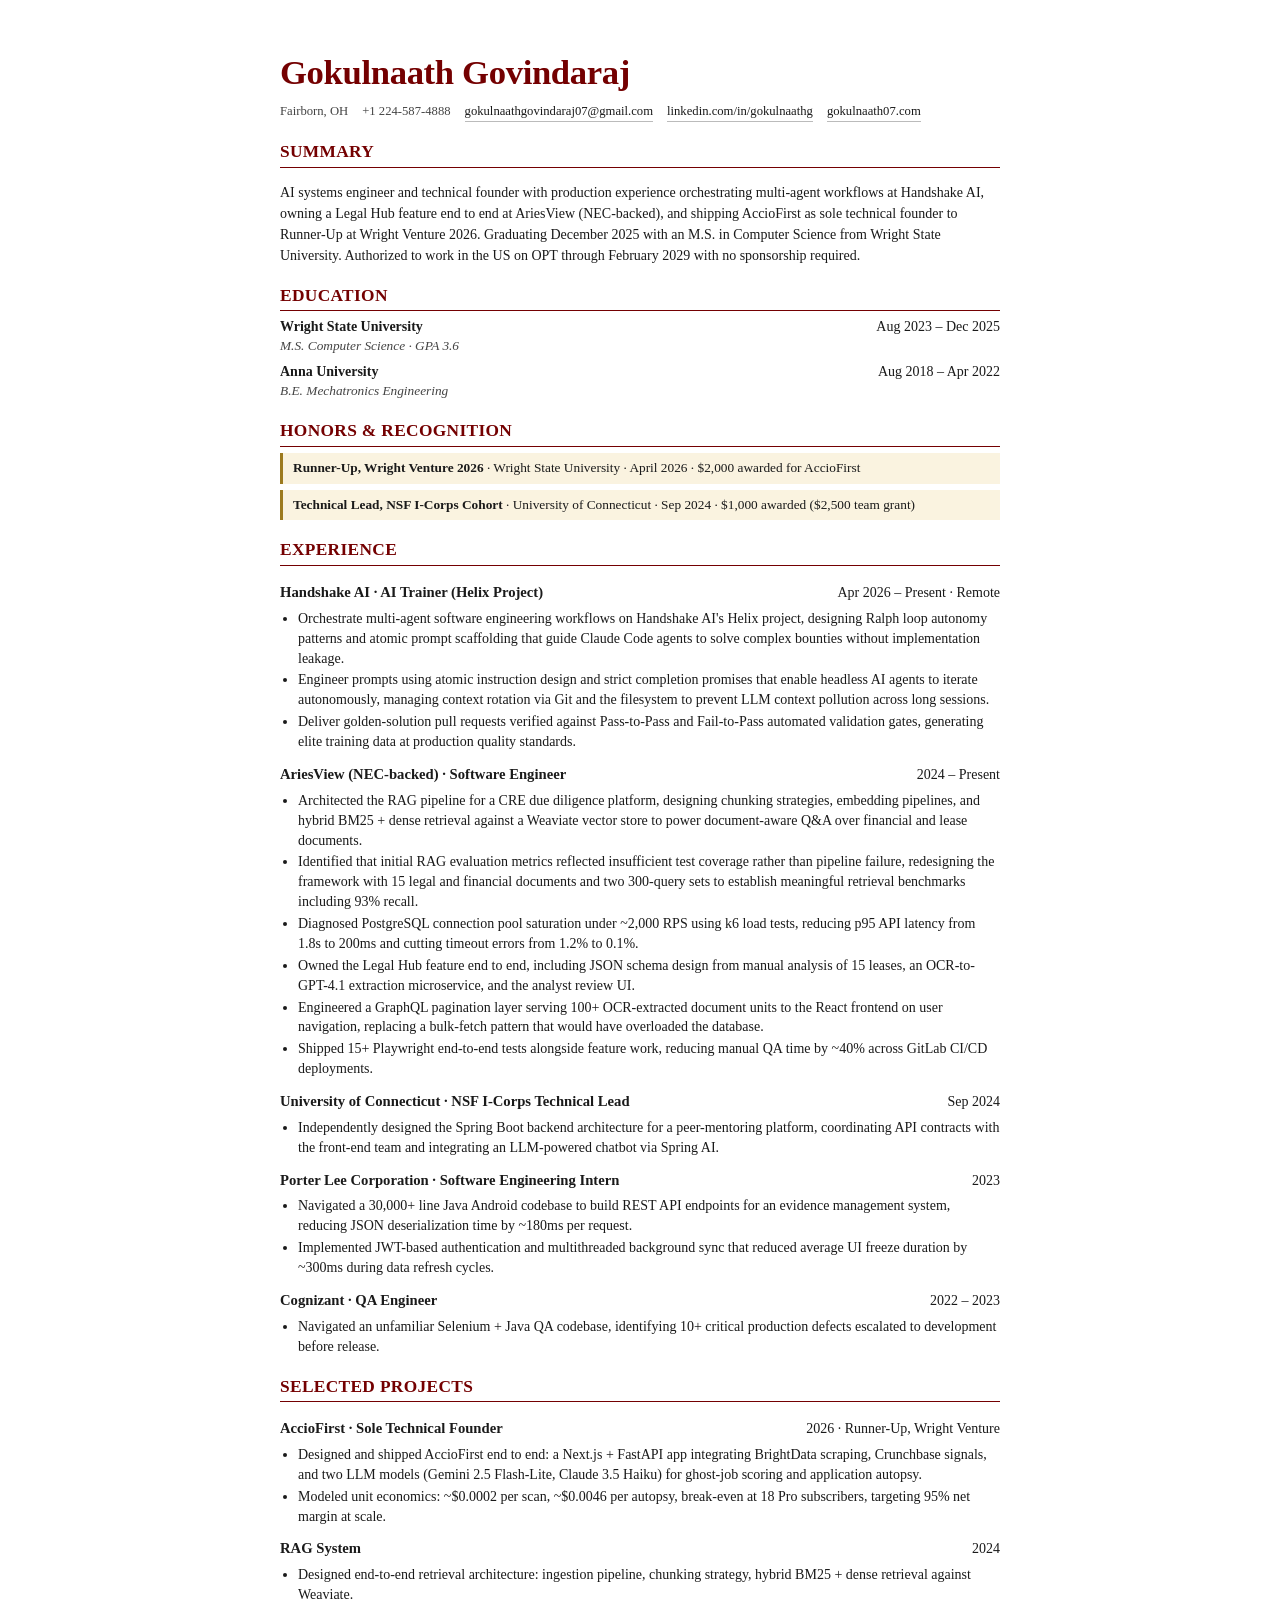
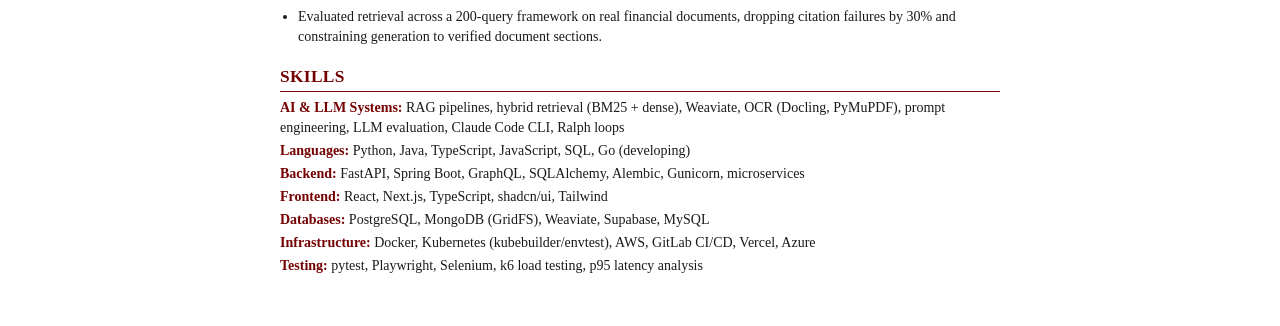
==== Portfolio-V1-Deploy/resume/Gokulnaath_Govindaraj_Resume.html @ a1118649 "usable git repo" ====
<!doctype html>
<html lang="en">
<head>
<meta charset="utf-8">
<title>Gokulnaath Govindaraj — Resume</title>
<style>
  @page { size: letter; margin: 0.5in; }
  :root { --ink:#1a1a1a; --crimson:#740001; --gold:#9c7a1f; --rule:#dcd6c8; }
  *{ box-sizing:border-box }
  html,body{ margin:0; padding:0; background:#fff; color:var(--ink); font-family: Georgia, "Times New Roman", serif; font-size:10.5pt; line-height:1.42 }
  body{ padding:0.5in; max-width: 8.5in; margin:0 auto }
  h1{ font-family: "Playfair Display", Georgia, serif; font-size:26pt; margin:0; letter-spacing:-0.01em; color:var(--crimson) }
  .meta{ display:flex; flex-wrap:wrap; gap:8px 14px; font-size:9.5pt; color:#444; margin-top:6px; }
  .meta a{ color:var(--ink); text-decoration:none; border-bottom:1px solid #bbb }
  h2{ font-family: "Playfair Display", Georgia, serif; font-size:13pt; margin:18px 0 6px; color:var(--crimson); border-bottom:1.5px solid var(--crimson); padding-bottom:2px; letter-spacing:0.02em; text-transform:uppercase }
  h3{ font-size:11pt; margin:10px 0 2px; }
  .row{ display:flex; justify-content:space-between; gap:12px; align-items:baseline }
  .role{ font-style:italic; color:#444; font-size:10pt }
  ul{ margin:4px 0 0; padding-left:18px }
  li{ margin:2px 0 }
  .summary{ font-size:10.5pt; line-height:1.5 }
  .skills div{ margin:3px 0 }
  .skills b{ color:var(--crimson) }
  .award{ background:#faf3e0; border-left:3px solid var(--gold); padding:6px 10px; font-size:10pt; margin-top:4px }
</style>
</head>
<body>
  <header>
    <h1>Gokulnaath Govindaraj</h1>
    <div class="meta">
      <span>Fairborn, OH</span>
      <span>+1 224-587-4888</span>
      <a href="mailto:gokulnaathgovindaraj07@gmail.com">gokulnaathgovindaraj07@gmail.com</a>
      <a href="https://linkedin.com/in/gokulnaathg">linkedin.com/in/gokulnaathg</a>
      <a href="https://gokulnaath07.com">gokulnaath07.com</a>
    </div>
  </header>

  <h2>Summary</h2>
  <p class="summary">AI systems engineer and technical founder with production experience orchestrating multi-agent workflows at Handshake AI, owning a Legal Hub feature end to end at AriesView (NEC-backed), and shipping AccioFirst as sole technical founder to Runner-Up at Wright Venture 2026. Graduating December 2025 with an M.S. in Computer Science from Wright State University. Authorized to work in the US on OPT through February 2029 with no sponsorship required.</p>

  <h2>Education</h2>
  <div class="row"><b>Wright State University</b><span>Aug 2023 – Dec 2025</span></div>
  <div class="role">M.S. Computer Science · GPA 3.6</div>
  <div class="row" style="margin-top:6px"><b>Anna University</b><span>Aug 2018 – Apr 2022</span></div>
  <div class="role">B.E. Mechatronics Engineering</div>

  <h2>Honors &amp; Recognition</h2>
  <div class="award"><b>Runner-Up, Wright Venture 2026</b> · Wright State University · April 2026 · $2,000 awarded for AccioFirst</div>
  <div class="award" style="margin-top:6px"><b>Technical Lead, NSF I-Corps Cohort</b> · University of Connecticut · Sep 2024 · $1,000 awarded ($2,500 team grant)</div>

  <h2>Experience</h2>

  <div class="row"><h3>Handshake AI · AI Trainer (Helix Project)</h3><span>Apr 2026 – Present · Remote</span></div>
  <ul>
    <li>Orchestrate multi-agent software engineering workflows on Handshake AI's Helix project, designing Ralph loop autonomy patterns and atomic prompt scaffolding that guide Claude Code agents to solve complex bounties without implementation leakage.</li>
    <li>Engineer prompts using atomic instruction design and strict completion promises that enable headless AI agents to iterate autonomously, managing context rotation via Git and the filesystem to prevent LLM context pollution across long sessions.</li>
    <li>Deliver golden-solution pull requests verified against Pass-to-Pass and Fail-to-Pass automated validation gates, generating elite training data at production quality standards.</li>
  </ul>

  <div class="row"><h3>AriesView (NEC-backed) · Software Engineer</h3><span>2024 – Present</span></div>
  <ul>
    <li>Architected the RAG pipeline for a CRE due diligence platform, designing chunking strategies, embedding pipelines, and hybrid BM25 + dense retrieval against a Weaviate vector store to power document-aware Q&amp;A over financial and lease documents.</li>
    <li>Identified that initial RAG evaluation metrics reflected insufficient test coverage rather than pipeline failure, redesigning the framework with 15 legal and financial documents and two 300-query sets to establish meaningful retrieval benchmarks including 93% recall.</li>
    <li>Diagnosed PostgreSQL connection pool saturation under ~2,000 RPS using k6 load tests, reducing p95 API latency from 1.8s to 200ms and cutting timeout errors from 1.2% to 0.1%.</li>
    <li>Owned the Legal Hub feature end to end, including JSON schema design from manual analysis of 15 leases, an OCR-to-GPT-4.1 extraction microservice, and the analyst review UI.</li>
    <li>Engineered a GraphQL pagination layer serving 100+ OCR-extracted document units to the React frontend on user navigation, replacing a bulk-fetch pattern that would have overloaded the database.</li>
    <li>Shipped 15+ Playwright end-to-end tests alongside feature work, reducing manual QA time by ~40% across GitLab CI/CD deployments.</li>
  </ul>

  <div class="row"><h3>University of Connecticut · NSF I-Corps Technical Lead</h3><span>Sep 2024</span></div>
  <ul>
    <li>Independently designed the Spring Boot backend architecture for a peer-mentoring platform, coordinating API contracts with the front-end team and integrating an LLM-powered chatbot via Spring AI.</li>
  </ul>

  <div class="row"><h3>Porter Lee Corporation · Software Engineering Intern</h3><span>2023</span></div>
  <ul>
    <li>Navigated a 30,000+ line Java Android codebase to build REST API endpoints for an evidence management system, reducing JSON deserialization time by ~180ms per request.</li>
    <li>Implemented JWT-based authentication and multithreaded background sync that reduced average UI freeze duration by ~300ms during data refresh cycles.</li>
  </ul>

  <div class="row"><h3>Cognizant · QA Engineer</h3><span>2022 – 2023</span></div>
  <ul>
    <li>Navigated an unfamiliar Selenium + Java QA codebase, identifying 10+ critical production defects escalated to development before release.</li>
  </ul>

  <h2>Selected Projects</h2>
  <div class="row"><h3>AccioFirst · Sole Technical Founder</h3><span>2026 · Runner-Up, Wright Venture</span></div>
  <ul>
    <li>Designed and shipped AccioFirst end to end: a Next.js + FastAPI app integrating BrightData scraping, Crunchbase signals, and two LLM models (Gemini 2.5 Flash-Lite, Claude 3.5 Haiku) for ghost-job scoring and application autopsy.</li>
    <li>Modeled unit economics: ~$0.0002 per scan, ~$0.0046 per autopsy, break-even at 18 Pro subscribers, targeting 95% net margin at scale.</li>
  </ul>

  <div class="row"><h3>RAG System</h3><span>2024</span></div>
  <ul>
    <li>Designed end-to-end retrieval architecture: ingestion pipeline, chunking strategy, hybrid BM25 + dense retrieval against Weaviate.</li>
    <li>Evaluated retrieval across a 200-query framework on real financial documents, dropping citation failures by 30% and constraining generation to verified document sections.</li>
  </ul>

  <h2>Skills</h2>
  <div class="skills">
    <div><b>AI &amp; LLM Systems:</b> RAG pipelines, hybrid retrieval (BM25 + dense), Weaviate, OCR (Docling, PyMuPDF), prompt engineering, LLM evaluation, Claude Code CLI, Ralph loops</div>
    <div><b>Languages:</b> Python, Java, TypeScript, JavaScript, SQL, Go (developing)</div>
    <div><b>Backend:</b> FastAPI, Spring Boot, GraphQL, SQLAlchemy, Alembic, Gunicorn, microservices</div>
    <div><b>Frontend:</b> React, Next.js, TypeScript, shadcn/ui, Tailwind</div>
    <div><b>Databases:</b> PostgreSQL, MongoDB (GridFS), Weaviate, Supabase, MySQL</div>
    <div><b>Infrastructure:</b> Docker, Kubernetes (kubebuilder/envtest), AWS, GitLab CI/CD, Vercel, Azure</div>
    <div><b>Testing:</b> pytest, Playwright, Selenium, k6 load testing, p95 latency analysis</div>
  </div>
</body>
</html>
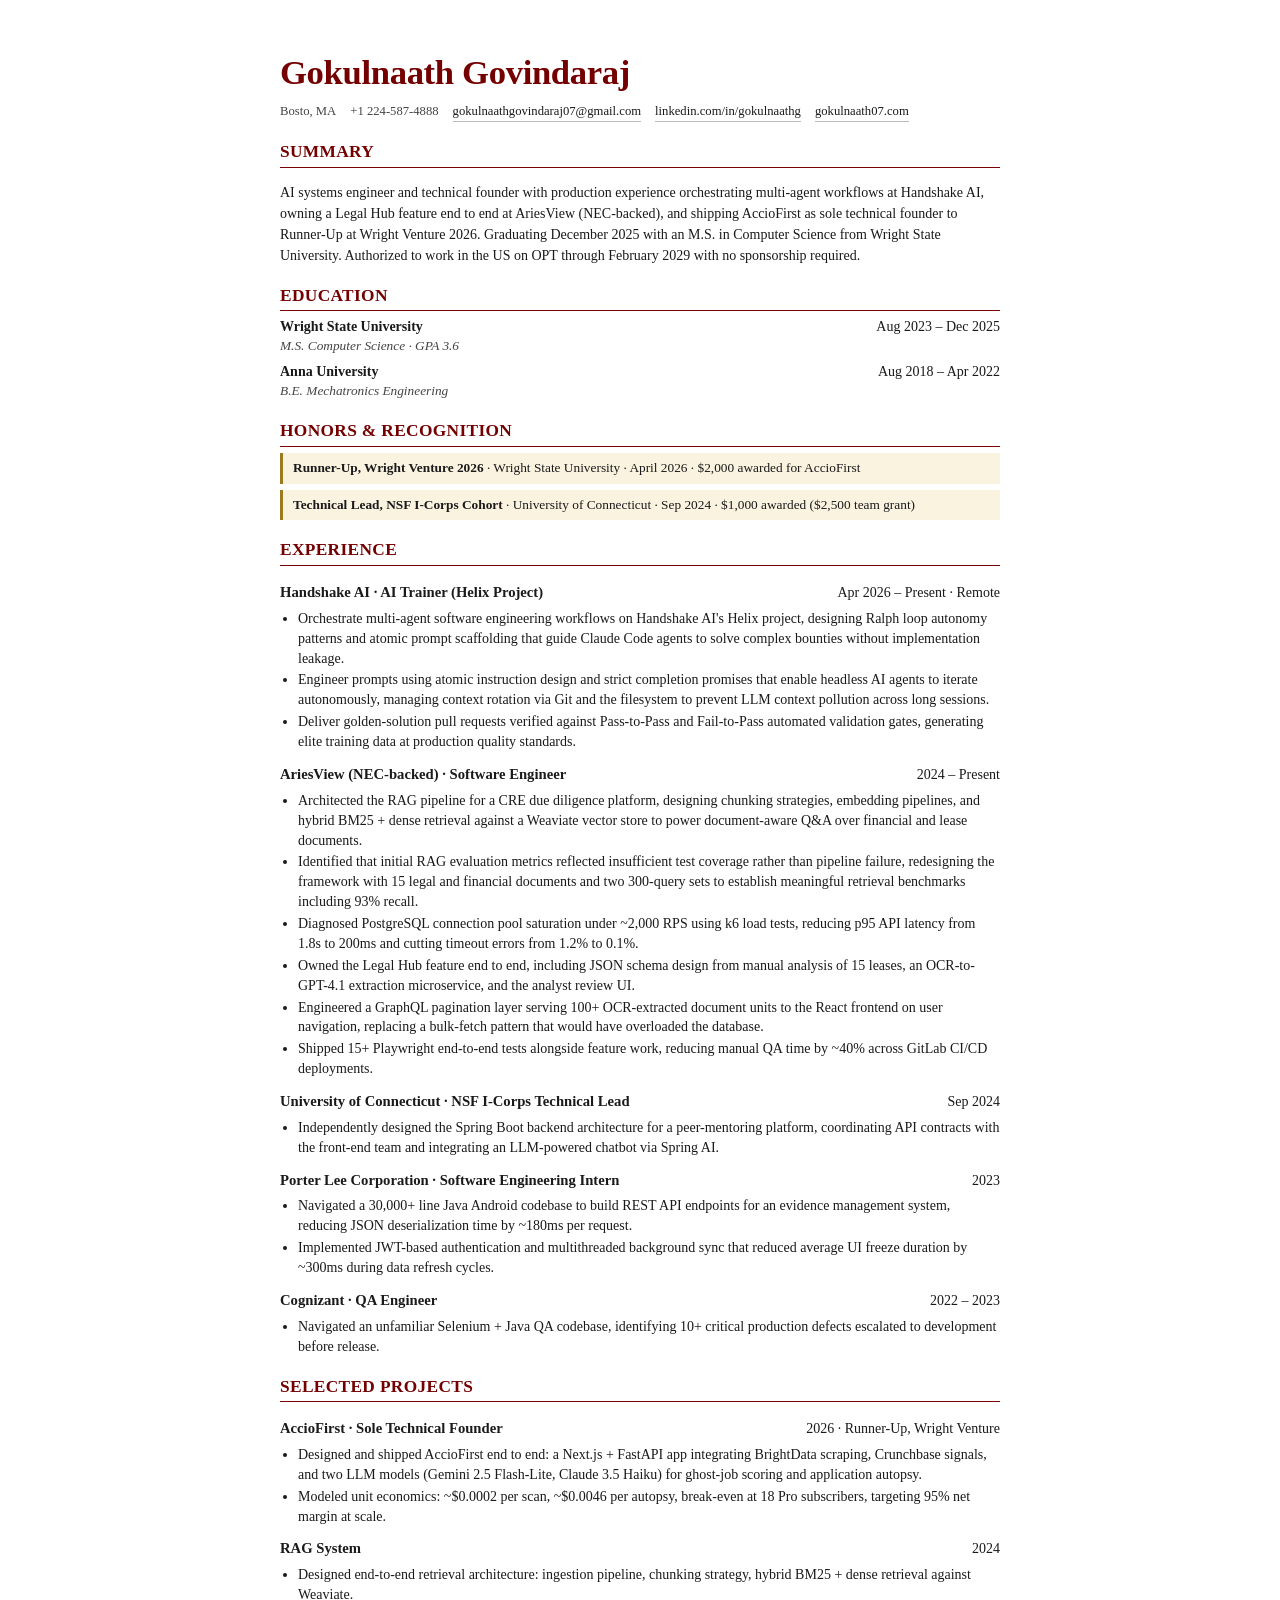
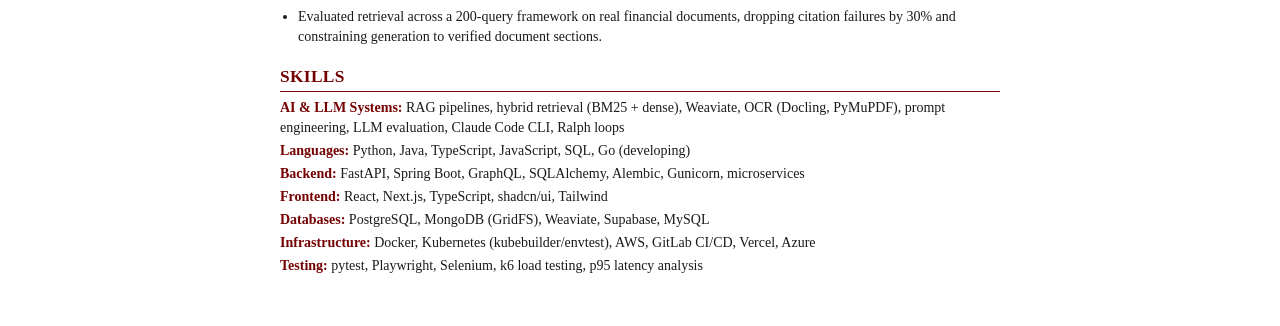
==== commit de747729: "chore: replace Fairborn location text with Bosto MA across portfolio files Agent-Logs-Url: https://g" ====
--- a/Portfolio-V1-Deploy/resume/Gokulnaath_Govindaraj_Resume.html
+++ b/Portfolio-V1-Deploy/resume/Gokulnaath_Govindaraj_Resume.html
@@ -28,7 +28,7 @@
   <header>
     <h1>Gokulnaath Govindaraj</h1>
     <div class="meta">
-      <span>Fairborn, OH</span>
+      <span>Bosto, MA</span>
       <span>+1 224-587-4888</span>
       <a href="mailto:gokulnaathgovindaraj07@gmail.com">gokulnaathgovindaraj07@gmail.com</a>
       <a href="https://linkedin.com/in/gokulnaathg">linkedin.com/in/gokulnaathg</a>
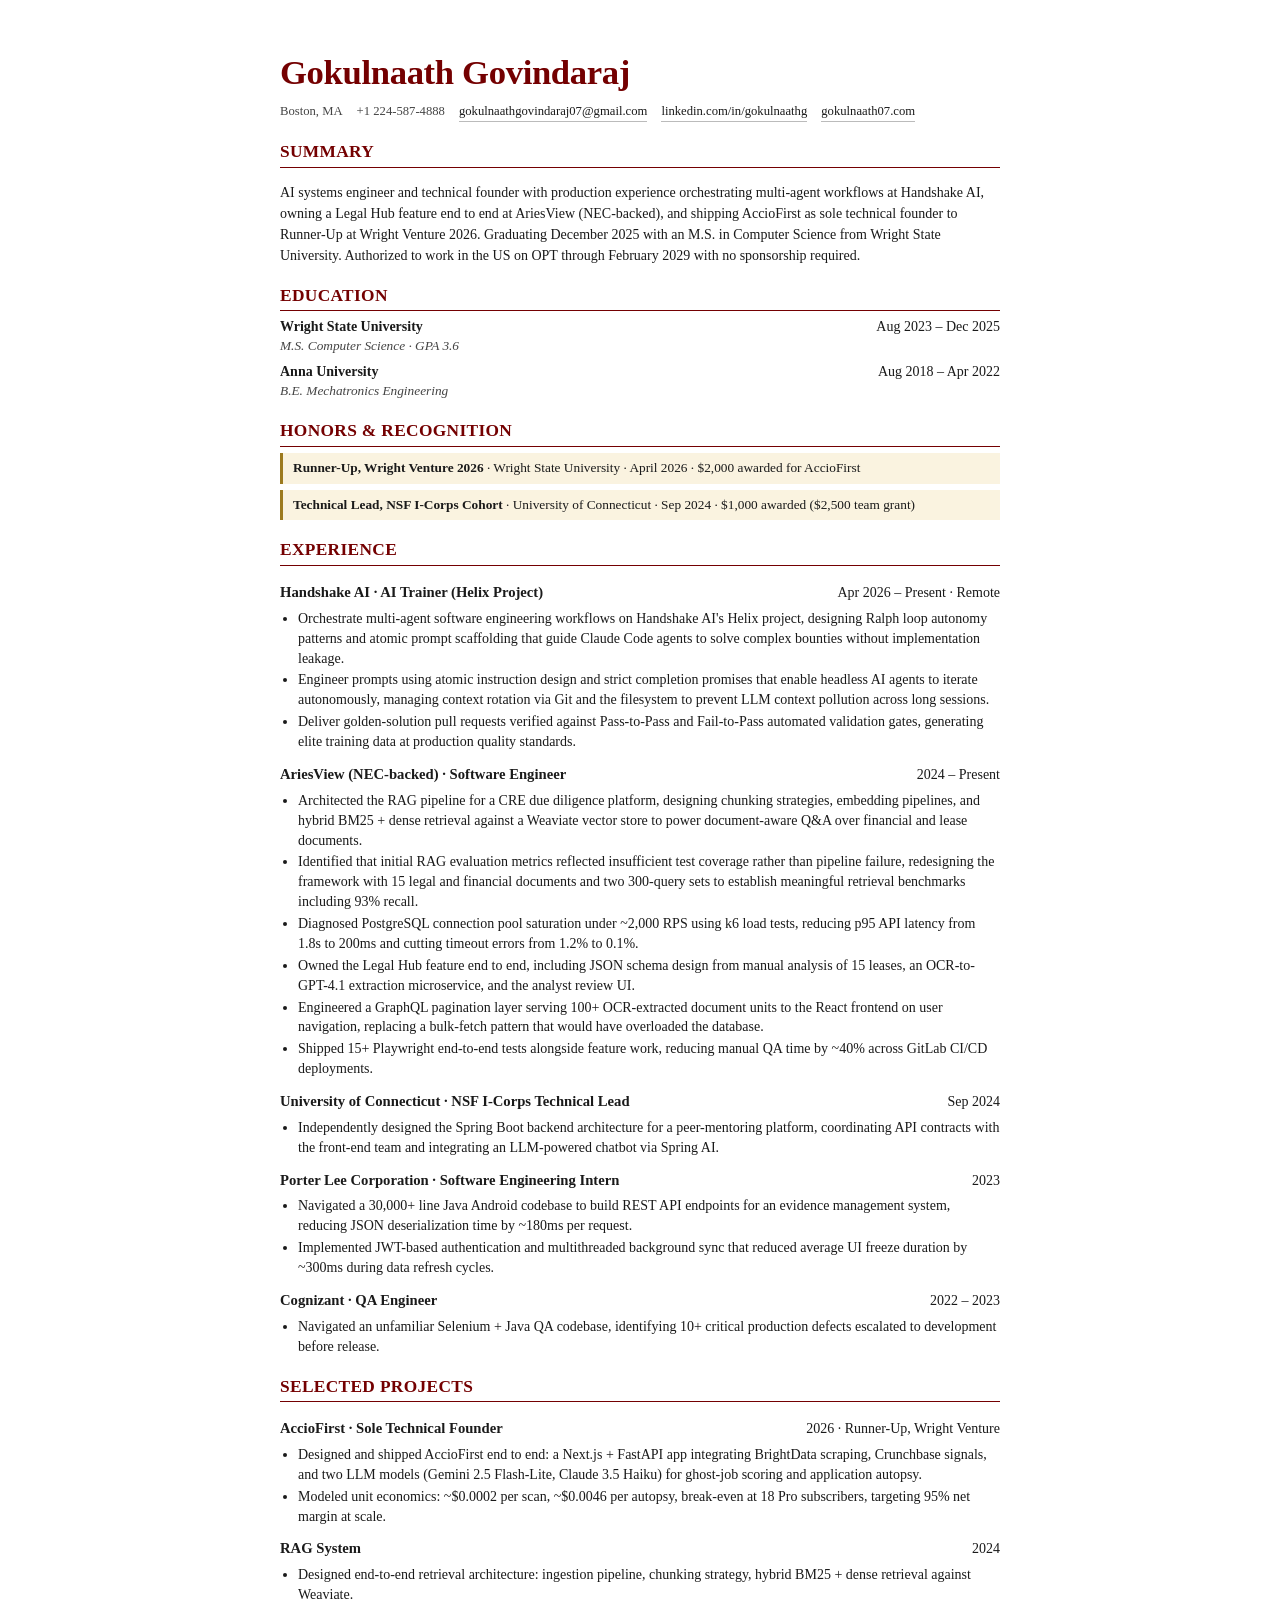
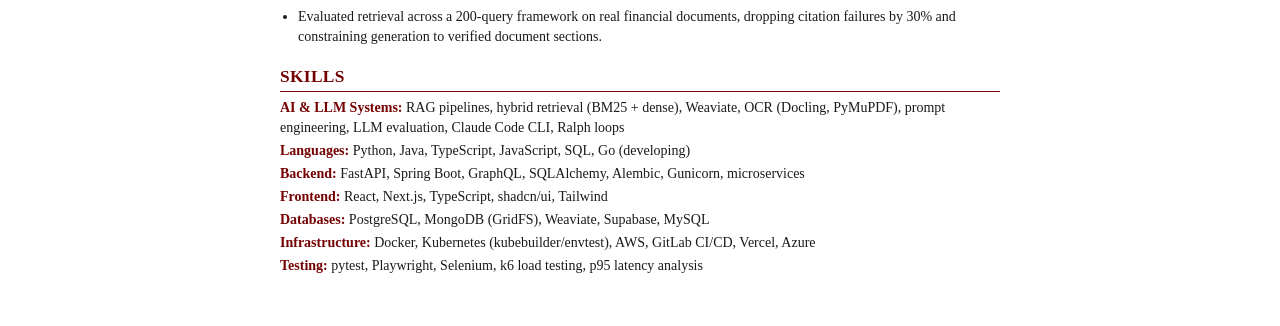
==== commit 315bf7e4: "Fix location text typo to Boston, MA Agent-Logs-Url: https://github.com/Gokulnaath07/Portfolio-Gokul" ====
--- a/Portfolio-V1-Deploy/resume/Gokulnaath_Govindaraj_Resume.html
+++ b/Portfolio-V1-Deploy/resume/Gokulnaath_Govindaraj_Resume.html
@@ -28,7 +28,7 @@
   <header>
     <h1>Gokulnaath Govindaraj</h1>
     <div class="meta">
-      <span>Bosto, MA</span>
+      <span>Boston, MA</span>
       <span>+1 224-587-4888</span>
       <a href="mailto:gokulnaathgovindaraj07@gmail.com">gokulnaathgovindaraj07@gmail.com</a>
       <a href="https://linkedin.com/in/gokulnaathg">linkedin.com/in/gokulnaathg</a>
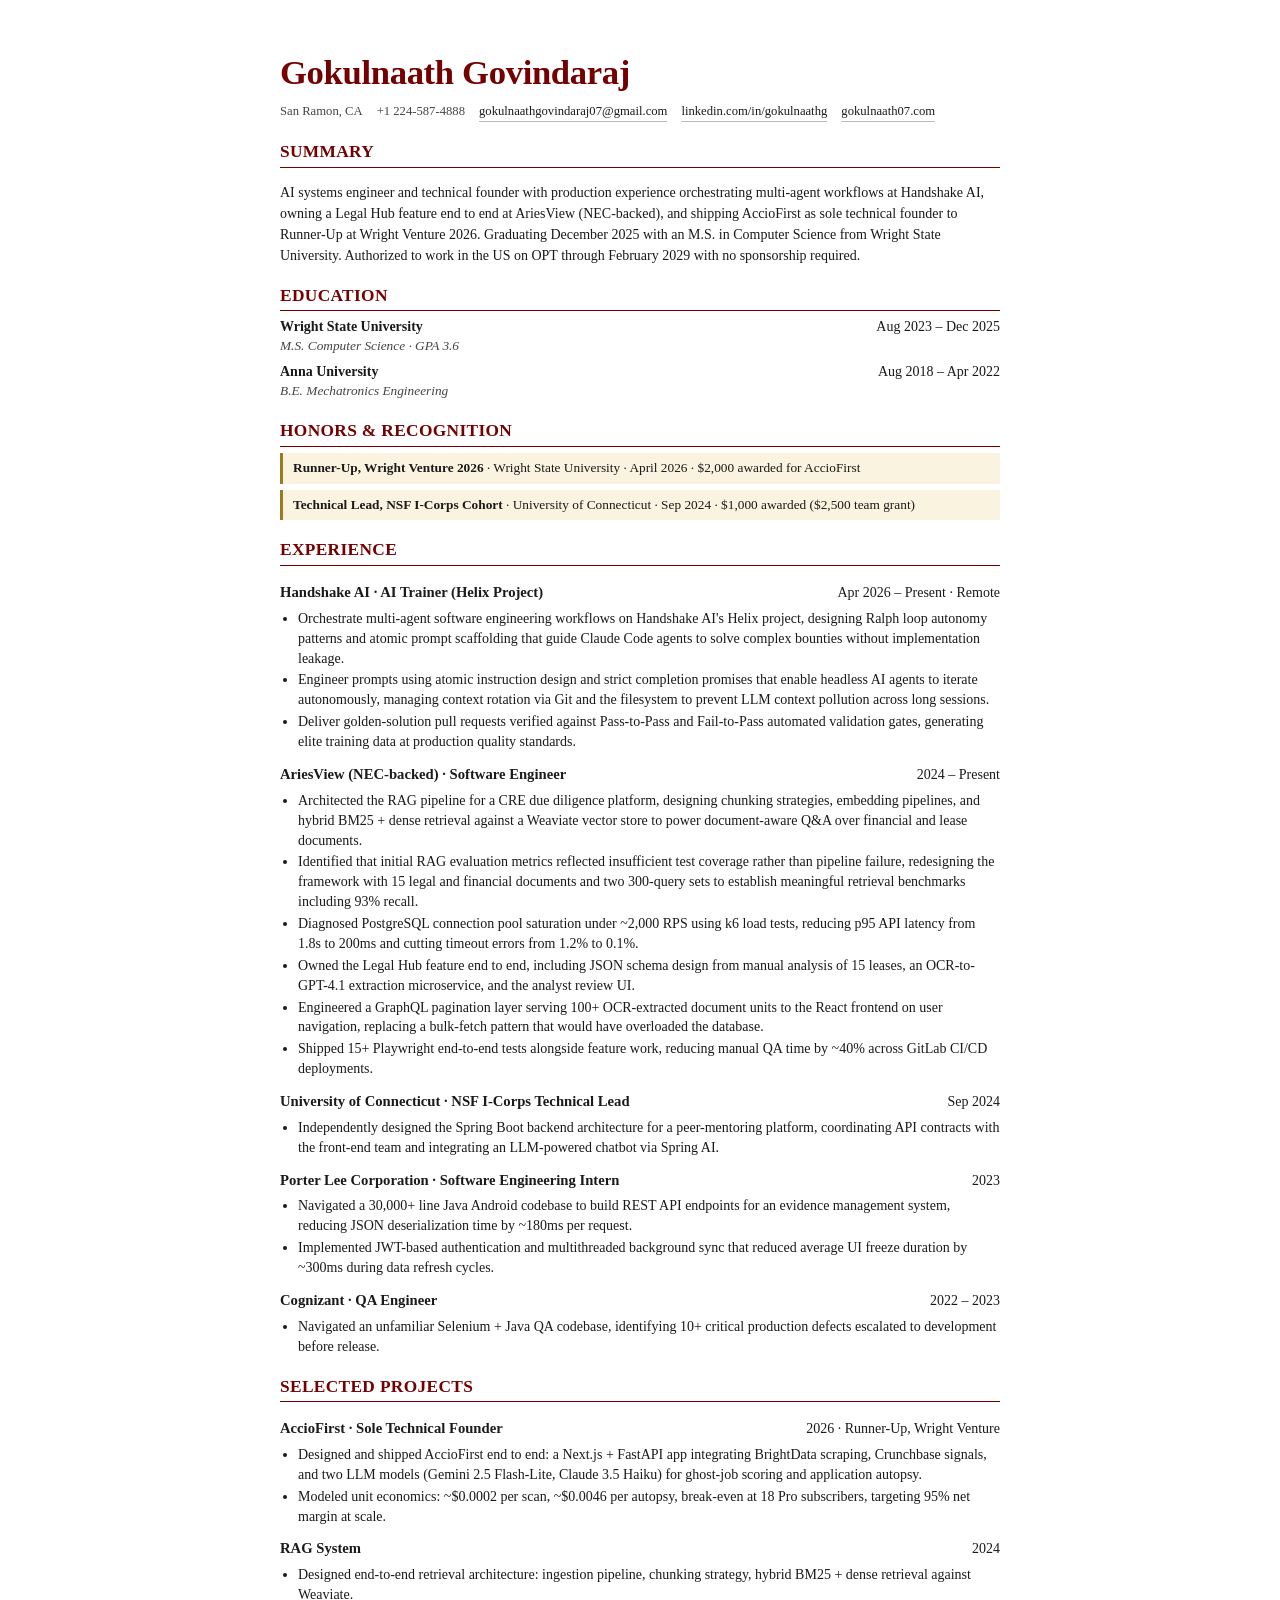
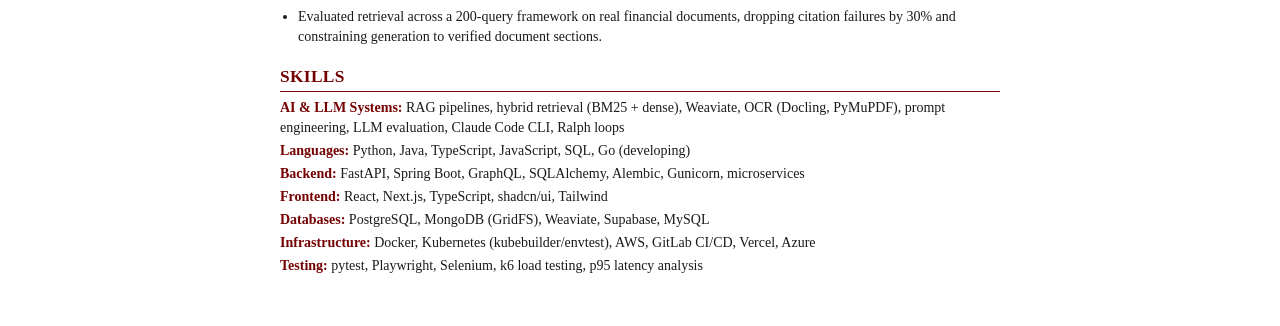
==== commit 2cfafbe6: "Update portfolio content and remove unused Portfolio folder - Remove the old multi-variation Portfol" ====
--- a/Portfolio-V1-Deploy/resume/Gokulnaath_Govindaraj_Resume.html
+++ b/Portfolio-V1-Deploy/resume/Gokulnaath_Govindaraj_Resume.html
@@ -28,7 +28,7 @@
   <header>
     <h1>Gokulnaath Govindaraj</h1>
     <div class="meta">
-      <span>Boston, MA</span>
+      <span>San Ramon, CA</span>
       <span>+1 224-587-4888</span>
       <a href="mailto:gokulnaathgovindaraj07@gmail.com">gokulnaathgovindaraj07@gmail.com</a>
       <a href="https://linkedin.com/in/gokulnaathg">linkedin.com/in/gokulnaathg</a>
